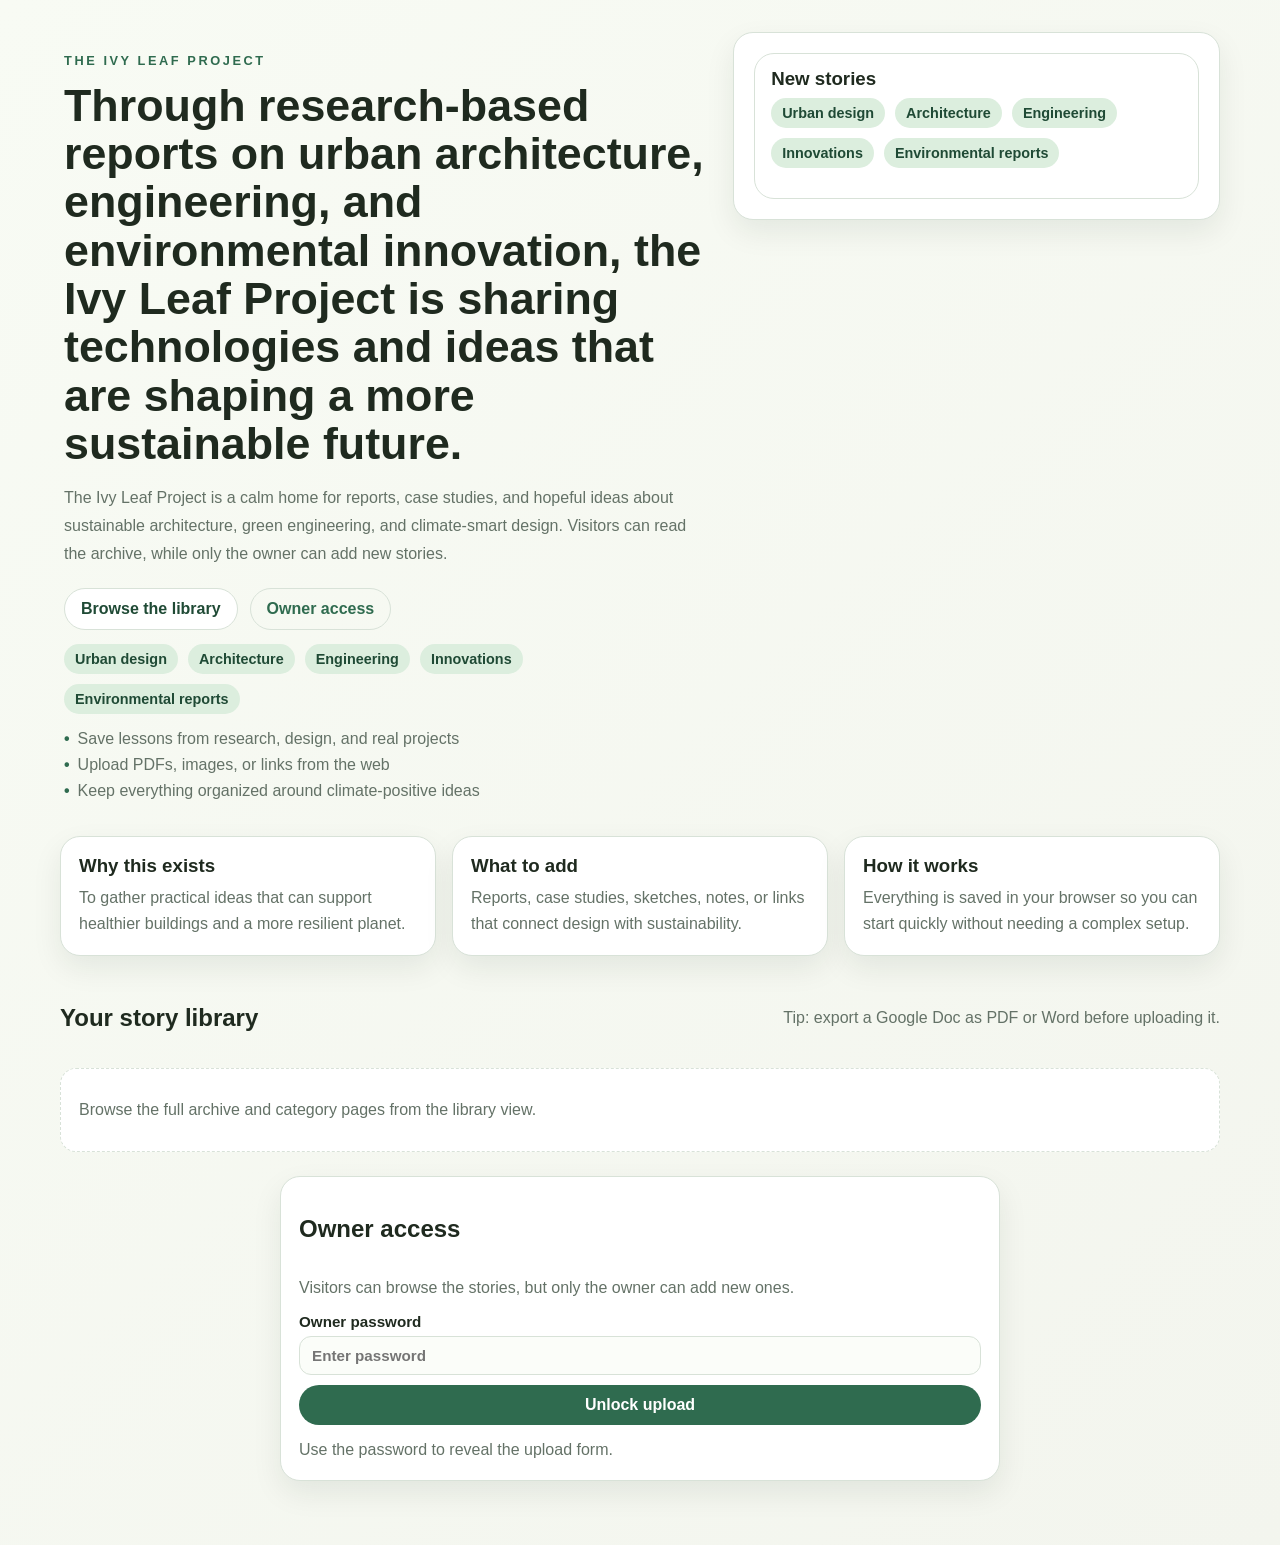
==== index.html @ e5d2360e "Bust cache for public archive assets" ====
<!DOCTYPE html>
<html lang="en">
  <head>
    <meta charset="UTF-8" />
    <meta name="viewport" content="width=device-width, initial-scale=1.0" />
    <meta name="description" content="Ivy Leaf is a simple space to collect ideas, stories, and reports about sustainable architecture and engineering." />
    <title>The Ivy Leaf Project</title>
    <link rel="stylesheet" href="styles.css?v=20260718-2" />
  </head>
  <body>
    <main class="page-shell">
      <header class="hero">
        <div class="hero-content">
          <p class="eyebrow">The Ivy Leaf Project</p>
          <h1>Through research-based reports on urban architecture, engineering, and environmental innovation, the Ivy Leaf Project is sharing technologies and ideas that are shaping a more sustainable future.</h1>
          <p class="hero-copy">
            The Ivy Leaf Project is a calm home for reports, case studies, and hopeful ideas about sustainable architecture,
            green engineering, and climate-smart design. Visitors can read the archive, while only the owner can add new stories.
          </p>
          <div class="hero-actions">
            <a class="button secondary" href="library.html">Browse the library</a>
            <a class="button ghost" href="#owner-access">Owner access</a>
          </div>
          <div class="topic-row" aria-label="New stories">
            <a class="topic-pill" href="urban-design.html">Urban design</a>
            <a class="topic-pill" href="architecture.html">Architecture</a>
            <a class="topic-pill" href="engineering.html">Engineering</a>
            <a class="topic-pill" href="innovations.html">Innovations</a>
            <a class="topic-pill" href="environmental-reports.html">Environmental reports</a>
          </div>
          <ul class="feature-list">
            <li>Save lessons from research, design, and real projects</li>
            <li>Upload PDFs, images, or links from the web</li>
            <li>Keep everything organized around climate-positive ideas</li>
          </ul>
        </div>

        <div class="hero-card">
          <div class="info-card compact-card">
            <h3>New stories</h3>
            <div class="topic-row" aria-label="New stories">
              <a class="topic-pill" href="urban-design.html">Urban design</a>
              <a class="topic-pill" href="architecture.html">Architecture</a>
              <a class="topic-pill" href="engineering.html">Engineering</a>
              <a class="topic-pill" href="innovations.html">Innovations</a>
              <a class="topic-pill" href="environmental-reports.html">Environmental reports</a>
            </div>
          </div>
        </div>
      </header>

      <section class="intro-grid" aria-label="How Ivy Leaf helps">
        <article class="info-card">
          <h3>Why this exists</h3>
          <p>To gather practical ideas that can support healthier buildings and a more resilient planet.</p>
        </article>
        <article class="info-card">
          <h3>What to add</h3>
          <p>Reports, case studies, sketches, notes, or links that connect design with sustainability.</p>
        </article>
        <article class="info-card">
          <h3>How it works</h3>
          <p>Everything is saved in your browser so you can start quickly without needing a complex setup.</p>
        </article>
      </section>

      <section class="library-section" id="library-section">
        <div class="section-heading">
          <h2>Your story library</h2>
          <p>Tip: export a Google Doc as PDF or Word before uploading it.</p>
        </div>
        <div class="archive-preview">
          <p>Browse the full archive and category pages from the library view.</p>
        </div>
      </section>

      <section class="owner-section" id="owner-access">
        <div class="owner-card">
          <div id="unlock-panel" class="upload-panel">
            <h2>Owner access</h2>
            <p class="upload-copy">Visitors can browse the stories, but only the owner can add new ones.</p>
            <form id="unlock-form" class="unlock-form">
              <label>
                Owner password
                <input name="password" type="password" placeholder="Enter password" />
              </label>
              <button type="submit">Unlock upload</button>
            </form>
            <p id="unlock-message" class="unlock-message">Use the password to reveal the upload form.</p>
          </div>

          <div id="upload-form-wrapper" class="upload-form-wrapper hidden">
            <h2>Add a new story</h2>
            <form id="report-form">
              <label>
                Story title
                <input name="title" type="text" placeholder="Passive house case study" required />
              </label>
              <label>
                Theme
                <input name="category" type="text" placeholder="Energy / Materials / Urban planning" />
              </label>
              <label>
                Source link
                <input name="sourceUrl" type="url" placeholder="https://..." />
              </label>
              <label>
                What stood out?
                <textarea name="notes" rows="3" placeholder="Share a key insight, lesson, or hopeful idea."></textarea>
              </label>
              <label>
                Upload a file
                <input name="file" type="file" accept=".pdf,.doc,.docx,.txt,image/*" />
              </label>
              <button type="submit">Save story</button>
            </form>
          </div>
        </div>
      </section>
    </main>

    <script type="module" src="app.js?v=20260718-2"></script>
  </body>
</html>
---- styles.css ----
:root {
  color-scheme: light;
  --bg: #f3f5ee;
  --card: #ffffff;
  --text: #1f2a1f;
  --muted: #647267;
  --accent: #2f6b4f;
  --accent-dark: #1f4a35;
  --accent-soft: #dceede;
  --border: #d8e2d8;
  --shadow: 0 12px 30px rgba(15, 37, 22, 0.08);
}

* {
  box-sizing: border-box;
}

html {
  scroll-behavior: smooth;
}

body {
  margin: 0;
  font-family: Inter, "Segoe UI", Roboto, sans-serif;
  background: linear-gradient(135deg, #f8fbf4 0%, var(--bg) 100%);
  color: var(--text);
}

.page-shell {
  max-width: 1200px;
  margin: 0 auto;
  padding: 32px 20px 64px;
}

.hero {
  display: grid;
  grid-template-columns: 1.2fr 0.9fr;
  gap: 24px;
  align-items: start;
  margin-bottom: 28px;
}

.hero-content {
  padding: 8px 4px;
}

.eyebrow {
  text-transform: uppercase;
  letter-spacing: 0.2em;
  font-size: 0.8rem;
  color: var(--accent);
  font-weight: 700;
}

h1 {
  margin: 8px 0 12px;
  font-size: clamp(2rem, 3.5vw, 3rem);
  line-height: 1.08;
}

.hero-copy {
  font-size: 1rem;
  line-height: 1.75;
  color: var(--muted);
  max-width: 650px;
}

.hero-actions {
  display: flex;
  flex-wrap: wrap;
  gap: 12px;
  margin: 20px 0 14px;
}

.button.ghost {
  background: transparent;
  color: var(--accent);
  border: 1px solid var(--border);
}

.topic-row {
  display: flex;
  flex-wrap: wrap;
  gap: 10px;
  margin-bottom: 16px;
}

.topic-pill {
  display: inline-flex;
  align-items: center;
  padding: 7px 11px;
  border-radius: 999px;
  background: var(--accent-soft);
  color: var(--accent-dark);
  font-size: 0.9rem;
  font-weight: 600;
  text-decoration: none;
}

.topic-pill:hover {
  background: var(--accent);
  color: white;
}

.button {
  display: inline-flex;
  align-items: center;
  justify-content: center;
  border-radius: 999px;
  padding: 11px 16px;
  text-decoration: none;
  font-weight: 700;
}

.button.primary {
  background: var(--accent);
  color: white;
}

.button.secondary {
  background: var(--card);
  color: var(--accent-dark);
  border: 1px solid var(--border);
}

.remove-button {
  background: #8c2f2f;
  color: white;
  padding: 8px 12px;
  border-radius: 999px;
  font-size: 0.9rem;
}

.feature-list {
  display: grid;
  gap: 8px;
  padding: 0;
  margin: 0;
  list-style: none;
  color: var(--muted);
}

.feature-list li::before {
  content: "•";
  color: var(--accent);
  font-weight: 700;
  margin-right: 8px;
}

.hero-card,
.report-card,
.info-card,
.archive-card {
  background: var(--card);
  border: 1px solid var(--border);
  border-radius: 20px;
  box-shadow: var(--shadow);
}

.hero-card {
  padding: 20px;
}

.upload-panel,
.upload-form-wrapper {
  display: grid;
  gap: 12px;
}

.upload-copy,
.unlock-message {
  margin: 0;
  color: var(--muted);
  line-height: 1.6;
}

.unlock-form {
  display: grid;
  gap: 10px;
}

.hidden {
  display: none;
}

form {
  display: grid;
  gap: 12px;
}

label {
  display: grid;
  gap: 6px;
  font-weight: 600;
  font-size: 0.95rem;
}

input,
textarea,
button {
  font: inherit;
}

input,
textarea {
  width: 100%;
  border: 1px solid var(--border);
  border-radius: 12px;
  padding: 10px 12px;
  background: #fbfdf9;
}

button {
  border: 0;
  border-radius: 999px;
  padding: 11px 16px;
  background: var(--accent);
  color: white;
  cursor: pointer;
  font-weight: 700;
}

.intro-grid {
  display: grid;
  grid-template-columns: repeat(3, minmax(0, 1fr));
  gap: 16px;
  margin-bottom: 28px;
}

.info-card {
  padding: 18px;
}

.compact-card {
  padding: 14px 16px;
  border: 1px solid var(--border);
  box-shadow: none;
}

.info-card h3 {
  margin-top: 0;
  margin-bottom: 8px;
}

.info-card p {
  margin: 0;
  color: var(--muted);
  line-height: 1.65;
}

.library-section {
  margin-top: 10px;
}

.owner-section {
  margin-top: 24px;
}

.owner-card {
  max-width: 720px;
  margin: 0 auto;
  padding: 18px;
  background: var(--card);
  border: 1px solid var(--border);
  border-radius: 20px;
  box-shadow: var(--shadow);
}

.archive-page {
  display: grid;
  gap: 20px;
}

.archive-header {
  max-width: 760px;
}

.archive-card {
  padding: 24px;
  background: var(--card);
  border: 1px solid var(--border);
  border-radius: 20px;
  box-shadow: var(--shadow);
}

.archive-preview {
  padding: 16px 18px;
  background: var(--card);
  border: 1px dashed var(--border);
  border-radius: 16px;
  color: var(--muted);
}

.section-heading {
  display: flex;
  justify-content: space-between;
  align-items: center;
  gap: 12px;
  margin-bottom: 16px;
}

.section-heading p {
  color: var(--muted);
  margin: 0;
}

.report-list {
  display: grid;
  gap: 16px;
  grid-template-columns: repeat(auto-fit, minmax(280px, 1fr));
}

.report-card {
  padding: 18px;
  display: grid;
  gap: 10px;
}

.report-card h3 {
  margin: 0;
  font-size: 1.1rem;
}

.badge {
  display: inline-block;
  width: fit-content;
  padding: 4px 8px;
  border-radius: 999px;
  background: var(--accent-soft);
  color: var(--accent);
  font-size: 0.8rem;
  font-weight: 700;
}

.meta,
.notes {
  color: var(--muted);
  line-height: 1.55;
}

.preview {
  border: 1px solid var(--border);
  border-radius: 12px;
  overflow: hidden;
  background: #fdfdf8;
}

.preview img,
.preview iframe {
  width: 100%;
  max-height: 260px;
  object-fit: cover;
  border: 0;
}

.preview iframe {
  min-height: 240px;
}

.empty-state {
  padding: 24px;
  text-align: center;
  color: var(--muted);
  background: var(--card);
  border: 1px dashed var(--border);
  border-radius: 20px;
}

.empty-state p {
  margin: 0;
  line-height: 1.7;
}

@media (max-width: 900px) {
  .intro-grid {
    grid-template-columns: 1fr;
  }
}

@media (max-width: 800px) {
  .hero {
    grid-template-columns: 1fr;
  }

  .section-heading {
    flex-direction: column;
    align-items: flex-start;
  }
}
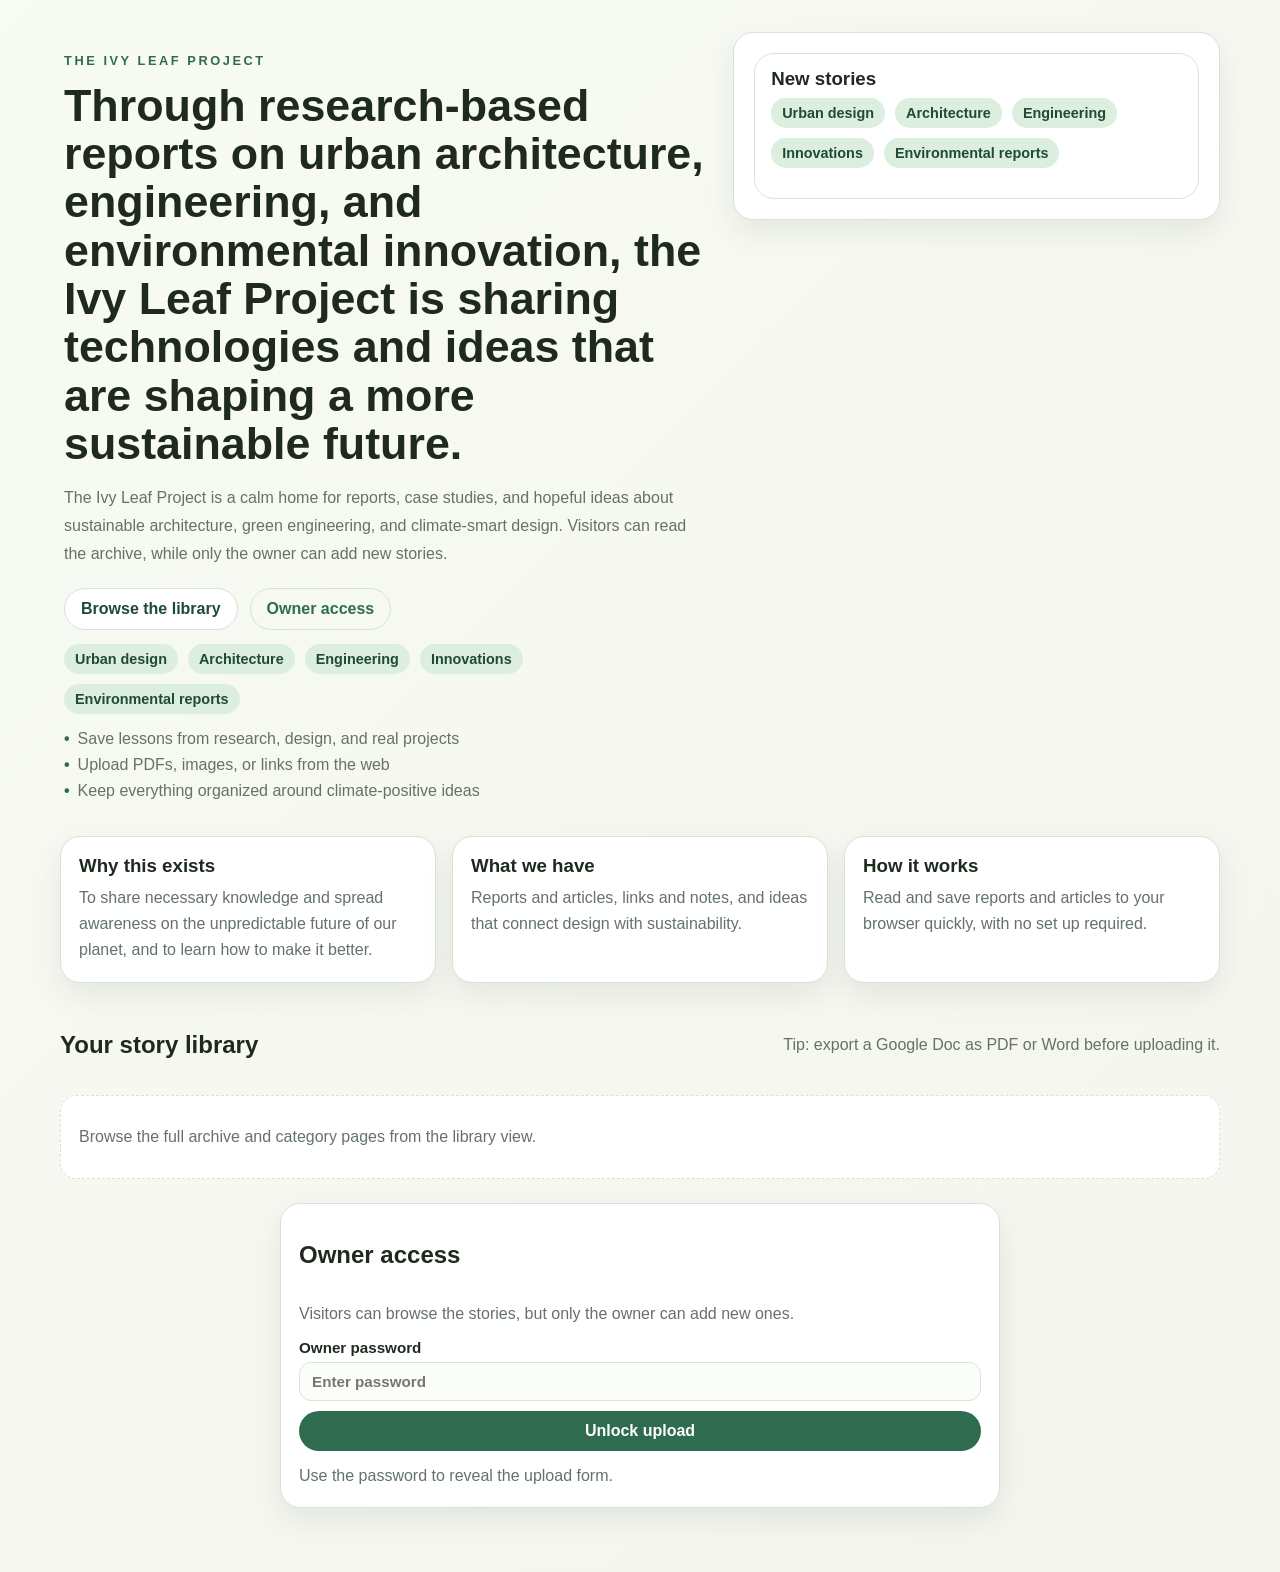
==== commit 7d5fd351: "Update homepage wording" ====
--- a/index.html
+++ b/index.html
@@ -52,15 +52,15 @@
       <section class="intro-grid" aria-label="How Ivy Leaf helps">
         <article class="info-card">
           <h3>Why this exists</h3>
-          <p>To gather practical ideas that can support healthier buildings and a more resilient planet.</p>
+          <p>To share necessary knowledge and spread awareness on the unpredictable future of our planet, and to learn how to make it better.</p>
         </article>
         <article class="info-card">
-          <h3>What to add</h3>
-          <p>Reports, case studies, sketches, notes, or links that connect design with sustainability.</p>
+          <h3>What we have</h3>
+          <p>Reports and articles, links and notes, and ideas that connect design with sustainability.</p>
         </article>
         <article class="info-card">
           <h3>How it works</h3>
-          <p>Everything is saved in your browser so you can start quickly without needing a complex setup.</p>
+          <p>Read and save reports and articles to your browser quickly, with no set up required.</p>
         </article>
       </section>
 
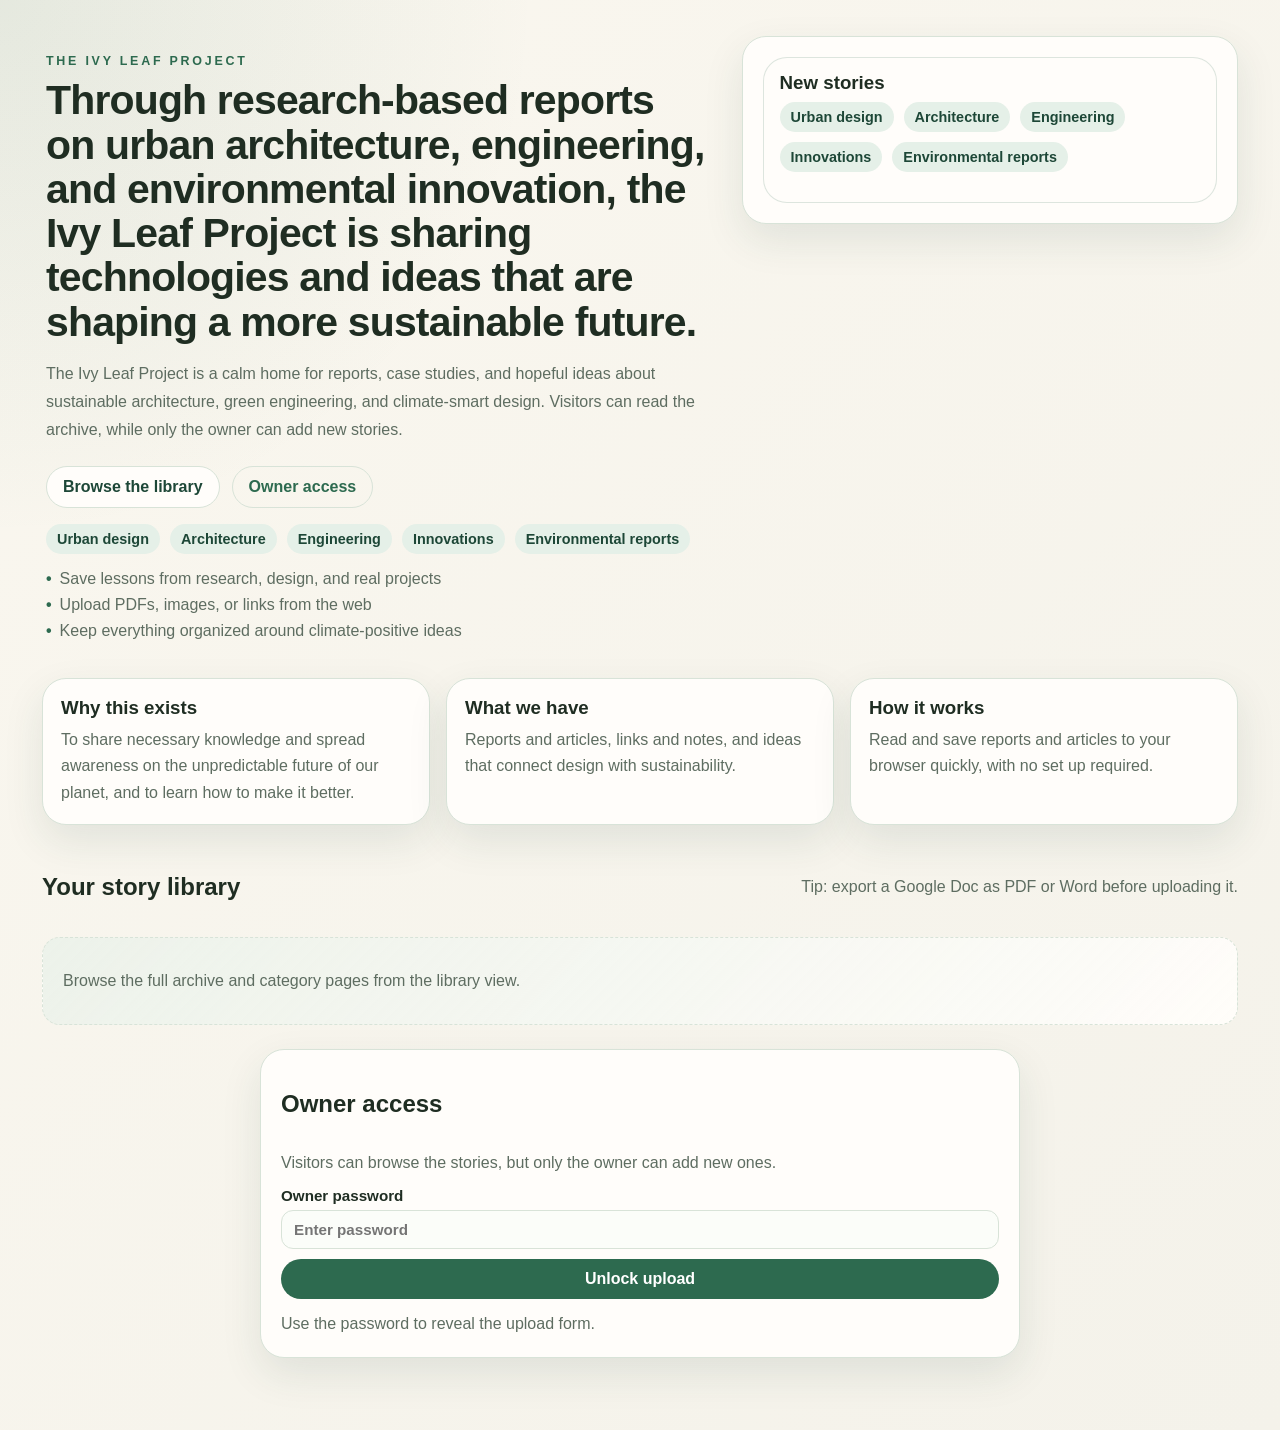
==== commit b8c125a9: "Add story read counts and likes" ====
--- a/index.html
+++ b/index.html
@@ -5,7 +5,7 @@
     <meta name="viewport" content="width=device-width, initial-scale=1.0" />
     <meta name="description" content="Ivy Leaf is a simple space to collect ideas, stories, and reports about sustainable architecture and engineering." />
     <title>The Ivy Leaf Project</title>
-    <link rel="stylesheet" href="styles.css?v=20260718-2" />
+    <link rel="stylesheet" href="styles.css?v=20260718-3" />
   </head>
   <body>
     <main class="page-shell">
@@ -119,6 +119,6 @@
       </section>
     </main>
 
-    <script type="module" src="app.js?v=20260718-2"></script>
+    <script type="module" src="app.js?v=20260718-3"></script>
   </body>
 </html>
--- a/styles.css
+++ b/styles.css
@@ -1,14 +1,15 @@
 :root {
   color-scheme: light;
-  --bg: #f3f5ee;
-  --card: #ffffff;
-  --text: #1f2a1f;
-  --muted: #647267;
-  --accent: #2f6b4f;
-  --accent-dark: #1f4a35;
-  --accent-soft: #dceede;
-  --border: #d8e2d8;
-  --shadow: 0 12px 30px rgba(15, 37, 22, 0.08);
+  --bg: #f4f2ea;
+  --card: #fffdfa;
+  --text: #1f2d22;
+  --muted: #5e6d61;
+  --accent: #2d6a4f;
+  --accent-dark: #1d4737;
+  --accent-soft: #e5f0e8;
+  --border: #d8e3d8;
+  --shadow: 0 16px 40px rgba(29, 71, 55, 0.10);
+  --radius: 24px;
 }
 
 * {
@@ -22,54 +23,58 @@
 body {
   margin: 0;
   font-family: Inter, "Segoe UI", Roboto, sans-serif;
-  background: linear-gradient(135deg, #f8fbf4 0%, var(--bg) 100%);
+  background:
+    radial-gradient(circle at top left, rgba(45, 106, 79, 0.10), transparent 28%),
+    linear-gradient(135deg, #faf7ef 0%, var(--bg) 100%);
   color: var(--text);
 }
 
 .page-shell {
-  max-width: 1200px;
+  max-width: 1240px;
   margin: 0 auto;
-  padding: 32px 20px 64px;
+  padding: 36px 22px 72px;
 }
 
 .hero {
   display: grid;
-  grid-template-columns: 1.2fr 0.9fr;
-  gap: 24px;
+  grid-template-columns: 1.15fr 0.85fr;
+  gap: 28px;
   align-items: start;
-  margin-bottom: 28px;
+  margin-bottom: 32px;
 }
 
 .hero-content {
-  padding: 8px 4px;
+  padding: 6px 4px;
 }
 
 .eyebrow {
   text-transform: uppercase;
-  letter-spacing: 0.2em;
-  font-size: 0.8rem;
+  letter-spacing: 0.22em;
+  font-size: 0.78rem;
   color: var(--accent);
   font-weight: 700;
+  margin-bottom: 10px;
 }
 
 h1 {
-  margin: 8px 0 12px;
-  font-size: clamp(2rem, 3.5vw, 3rem);
+  margin: 0 0 14px;
+  font-size: clamp(2rem, 3.2vw, 3rem);
   line-height: 1.08;
+  letter-spacing: -0.02em;
 }
 
 .hero-copy {
   font-size: 1rem;
   line-height: 1.75;
   color: var(--muted);
-  max-width: 650px;
+  max-width: 680px;
 }
 
 .hero-actions {
   display: flex;
   flex-wrap: wrap;
   gap: 12px;
-  margin: 20px 0 14px;
+  margin: 22px 0 16px;
 }
 
 .button.ghost {
@@ -95,11 +100,13 @@
   font-size: 0.9rem;
   font-weight: 600;
   text-decoration: none;
+  transition: transform 180ms ease, background 180ms ease;
 }
 
 .topic-pill:hover {
   background: var(--accent);
   color: white;
+  transform: translateY(-1px);
 }
 
 .button {
@@ -110,17 +117,23 @@
   padding: 11px 16px;
   text-decoration: none;
   font-weight: 700;
+  transition: transform 180ms ease, box-shadow 180ms ease;
 }
 
 .button.primary {
   background: var(--accent);
   color: white;
+  box-shadow: 0 10px 24px rgba(45, 106, 79, 0.18);
 }
 
 .button.secondary {
   background: var(--card);
   color: var(--accent-dark);
   border: 1px solid var(--border);
+}
+
+.button:hover {
+  transform: translateY(-1px);
 }
 
 .remove-button {
@@ -153,12 +166,16 @@
 .archive-card {
   background: var(--card);
   border: 1px solid var(--border);
-  border-radius: 20px;
+  border-radius: var(--radius);
   box-shadow: var(--shadow);
 }
 
 .hero-card {
   padding: 20px;
+}
+
+.hero-card .info-card {
+  border: 1px solid rgba(45, 106, 79, 0.16);
 }
 
 .upload-panel,
@@ -257,12 +274,12 @@
 }
 
 .owner-card {
-  max-width: 720px;
+  max-width: 760px;
   margin: 0 auto;
-  padding: 18px;
+  padding: 20px;
   background: var(--card);
   border: 1px solid var(--border);
-  border-radius: 20px;
+  border-radius: var(--radius);
   box-shadow: var(--shadow);
 }
 
@@ -279,15 +296,15 @@
   padding: 24px;
   background: var(--card);
   border: 1px solid var(--border);
-  border-radius: 20px;
+  border-radius: var(--radius);
   box-shadow: var(--shadow);
 }
 
 .archive-preview {
-  padding: 16px 18px;
-  background: var(--card);
+  padding: 18px 20px;
+  background: linear-gradient(135deg, rgba(229, 240, 232, 0.6), rgba(255, 253, 250, 0.95));
   border: 1px dashed var(--border);
-  border-radius: 16px;
+  border-radius: 18px;
   color: var(--muted);
 }
 
@@ -314,6 +331,11 @@
   padding: 18px;
   display: grid;
   gap: 10px;
+  transition: transform 180ms ease, box-shadow 180ms ease;
+}
+
+.report-card:hover {
+  transform: translateY(-2px);
 }
 
 .report-card h3 {
@@ -336,6 +358,33 @@
 .notes {
   color: var(--muted);
   line-height: 1.55;
+}
+
+.engagement-meta {
+  color: var(--accent);
+  font-size: 0.92rem;
+  font-weight: 600;
+  margin: 4px 0 0;
+}
+
+.card-actions {
+  display: flex;
+  flex-wrap: wrap;
+  gap: 10px;
+  margin-top: 4px;
+}
+
+.action-button {
+  padding: 8px 12px;
+  border-radius: 999px;
+  background: var(--accent-soft);
+  color: var(--accent-dark);
+  font-weight: 700;
+}
+
+.action-button:hover {
+  background: var(--accent);
+  color: white;
 }
 
 .preview {
@@ -363,7 +412,7 @@
   color: var(--muted);
   background: var(--card);
   border: 1px dashed var(--border);
-  border-radius: 20px;
+  border-radius: var(--radius);
 }
 
 .empty-state p {
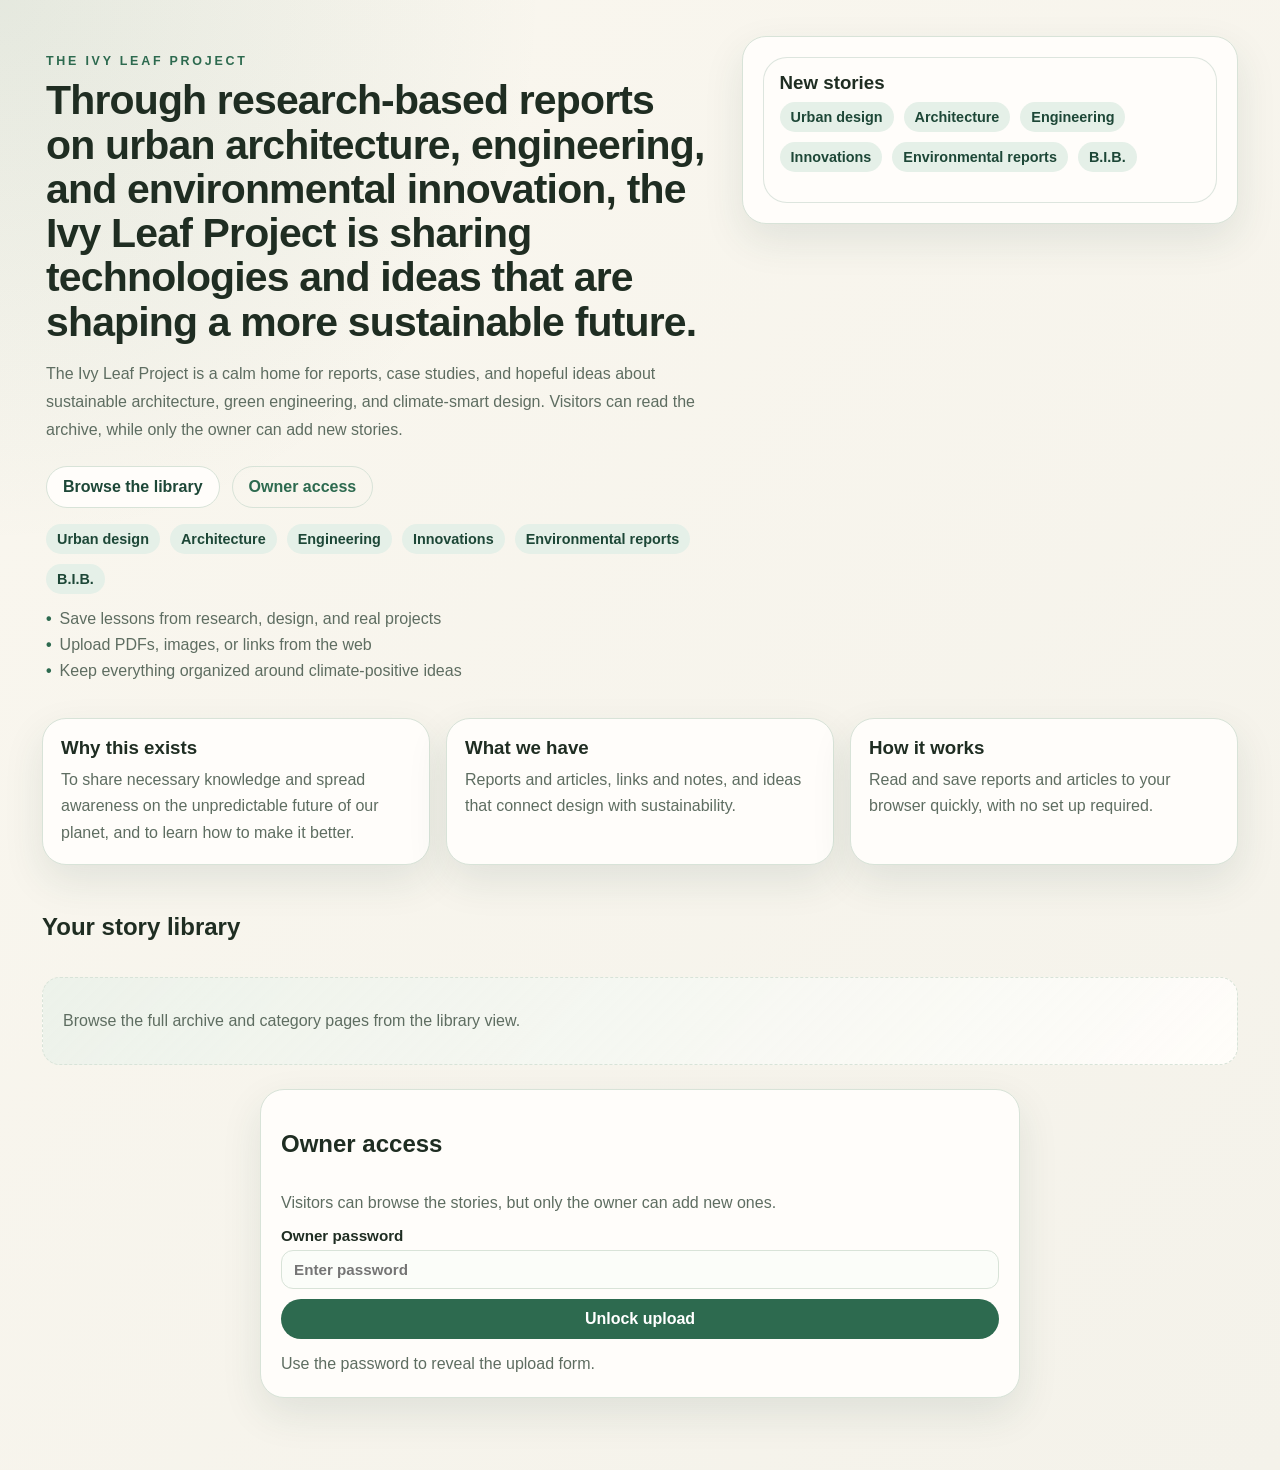
==== commit 2ec676d3: "Add B.I.B. homepage category and Building it better page" ====
--- a/index.html
+++ b/index.html
@@ -5,7 +5,7 @@
     <meta name="viewport" content="width=device-width, initial-scale=1.0" />
     <meta name="description" content="Ivy Leaf is a simple space to collect ideas, stories, and reports about sustainable architecture and engineering." />
     <title>The Ivy Leaf Project</title>
-    <link rel="stylesheet" href="styles.css?v=20260718-3" />
+    <link rel="stylesheet" href="styles.css?v=20260718-4" />
   </head>
   <body>
     <main class="page-shell">
@@ -27,6 +27,7 @@
             <a class="topic-pill" href="engineering.html">Engineering</a>
             <a class="topic-pill" href="innovations.html">Innovations</a>
             <a class="topic-pill" href="environmental-reports.html">Environmental reports</a>
+            <a class="topic-pill" href="building-it-better.html">B.I.B.</a>
           </div>
           <ul class="feature-list">
             <li>Save lessons from research, design, and real projects</li>
@@ -44,6 +45,7 @@
               <a class="topic-pill" href="engineering.html">Engineering</a>
               <a class="topic-pill" href="innovations.html">Innovations</a>
               <a class="topic-pill" href="environmental-reports.html">Environmental reports</a>
+              <a class="topic-pill" href="building-it-better.html">B.I.B.</a>
             </div>
           </div>
         </div>
@@ -67,7 +69,6 @@
       <section class="library-section" id="library-section">
         <div class="section-heading">
           <h2>Your story library</h2>
-          <p>Tip: export a Google Doc as PDF or Word before uploading it.</p>
         </div>
         <div class="archive-preview">
           <p>Browse the full archive and category pages from the library view.</p>
@@ -119,6 +120,6 @@
       </section>
     </main>
 
-    <script type="module" src="app.js?v=20260718-3"></script>
+    <script type="module" src="app.js?v=20260718-4"></script>
   </body>
 </html>
